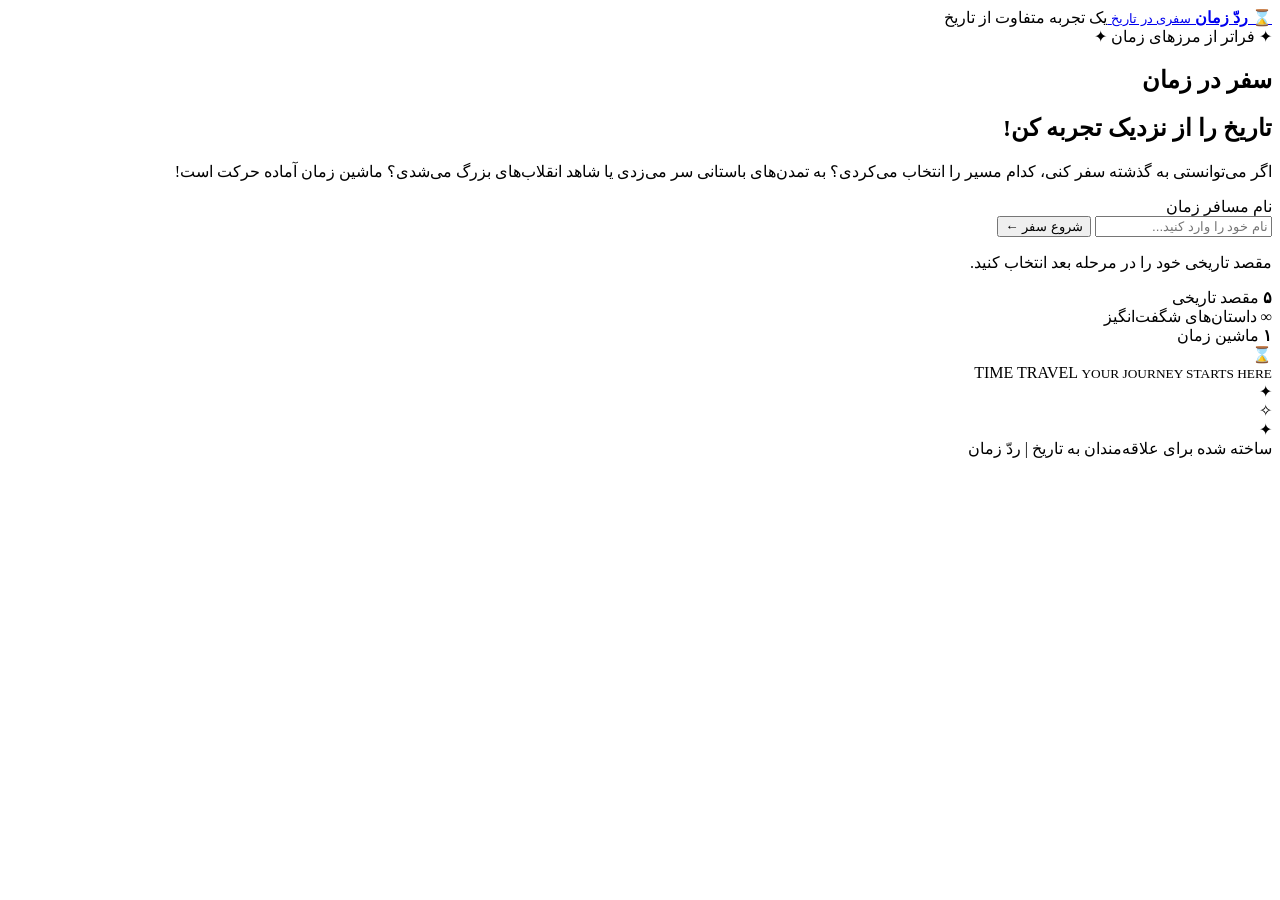
==== time-travi-complete/index.html @ e0b620bb "commit 31" ====
<!DOCTYPE html>
<html lang="fa" dir="rtl">
<head>
    <meta charset="UTF-8">
    <meta name="viewport" content="width=device-width, initial-scale=1.0">

    <title>ردّ زمان | سفر در تاریخ</title>

    <link rel="stylesheet" href="style.css">
    <script src="javascript/welcome.js" defer></script>
</head>

<body>

    <header class="welcome-header">
        <a href="welcome.html" class="brand">
            <span class="brand-icon">⌛</span>
            <span>
                <strong>ردّ زمان</strong>
                <small>سفری در تاریخ</small>
            </span>
        </a>

        <span class="header-text">یک تجربه متفاوت از تاریخ</span>
    </header>

    <main class="welcome-container">

        <section class="welcome-content">

            <span class="eyebrow">✦ فراتر از مرزهای زمان ✦</span>

            <h1>
                سفر در <span>زمان</span>
            </h1>

            <h2>
                تاریخ را از نزدیک تجربه کن!
            </h2>

            <p class="description">
                اگر می‌توانستی به گذشته سفر کنی، کدام مسیر را انتخاب می‌کردی؟
                به تمدن‌های باستانی سر می‌زدی یا شاهد انقلاب‌های بزرگ می‌شدی؟
                ماشین زمان آماده حرکت است!
            </p>

            <form id="welcomeForm" action="../index/index.html.html" method="GET">

                <label for="visitorName">نام مسافر زمان</label>

                <div class="input-group">

                    <input
                        type="text"
                        id="visitorName"
                        name="visitorName"
                        placeholder="نام خود را وارد کنید..."
                        maxlength="30"
                        required
                    >

                    <button type="submit">
                        شروع سفر ←
                    </button>

                </div>

                <p id="message" aria-live="polite">
                    مقصد تاریخی خود را در مرحله بعد انتخاب کنید.
                </p>

            </form>

            <div class="features">
                <div>
                    <strong>۵</strong>
                    <span>مقصد تاریخی</span>
                </div>

                <div>
                    <strong>∞</strong>
                    <span>داستان‌های شگفت‌انگیز</span>
                </div>

                <div>
                    <strong>۱</strong>
                    <span>ماشین زمان</span>
                </div>
            </div>

        </section>

        <section class="time-visual">

            <div class="orbit orbit-one"></div>
            <div class="orbit orbit-two"></div>
            <div class="orbit orbit-three"></div>

            <div class="clock-glow"></div>

            <div class="hourglass">
                ⌛
            </div>

            <div class="time-label">
                <span>TIME TRAVEL</span>
                <small>YOUR JOURNEY STARTS HERE</small>
            </div>

            <div class="floating-star star-one">✦</div>
            <div class="floating-star star-two">✧</div>
            <div class="floating-star star-three">✦</div>

        </section>

    </main>

    <footer>
        ساخته شده برای علاقه‌مندان به تاریخ | ردّ زمان
    </footer>

</body>
</html>
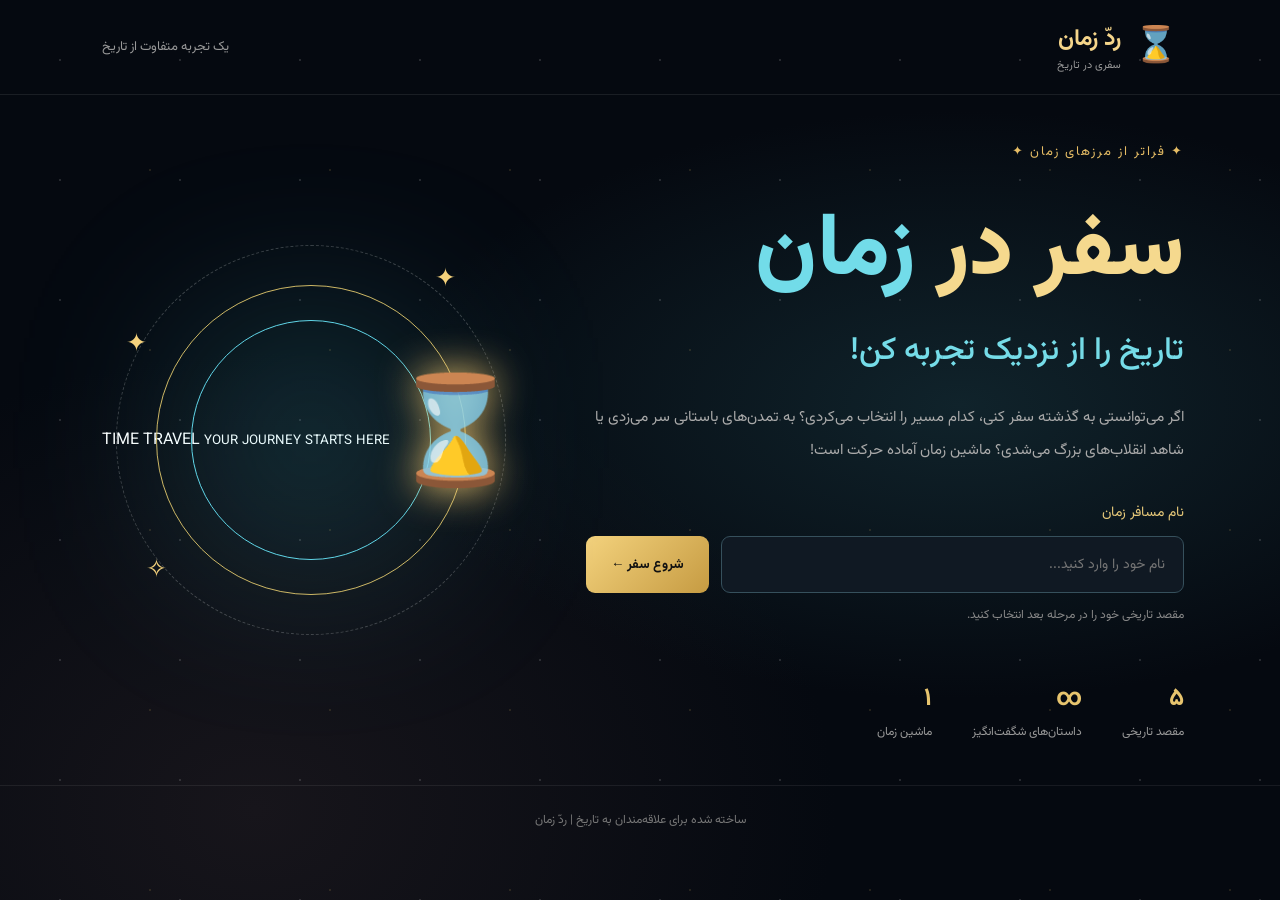
==== commit 47ffde69: "commit 31" ====
--- a/time-travi-complete/index.html
+++ b/time-travi-complete/index.html
@@ -9,6 +9,465 @@
     <link rel="stylesheet" href="style.css">
     <script src="javascript/welcome.js" defer></script>
 </head>
+<style>
+    @import url('https://fonts.googleapis.com/css2?family=Vazirmatn:wght@400;500;600;700;800&display=swap');
+
+* {
+    margin: 0;
+    padding: 0;
+    box-sizing: border-box;
+}
+
+body {
+    font-family: 'Vazirmatn', Tahoma, sans-serif;
+    background:
+        radial-gradient(ellipse at 75% 45%, #10232b 0%, transparent 42%),
+        radial-gradient(ellipse at 20% 90%, #17151b 0%, transparent 40%),
+        #050910;
+
+    color: #fff;
+    min-height: 100vh;
+    overflow-x: hidden;
+    position: relative;
+}
+
+/* پس زمینه ستاره ای */
+
+body::before {
+    content: "";
+    position: fixed;
+    inset: 0;
+
+    background-image:
+        radial-gradient(#ffffff70 1px, transparent 1px),
+        radial-gradient(#eac66a70 1px, transparent 1px);
+
+    background-size: 120px 120px, 180px 180px;
+    background-position: 0 0, 60px 80px;
+
+    opacity: .3;
+    pointer-events: none;
+}
+
+/* هدر */
+
+.welcome-header {
+    height: 95px;
+    padding: 0 8%;
+    display: flex;
+    justify-content: space-between;
+    align-items: center;
+    border-bottom: 1px solid #ffffff16;
+    position: relative;
+    z-index: 2;
+}
+
+.brand {
+    display: flex;
+    align-items: center;
+    gap: 13px;
+    text-decoration: none;
+    color: #f5d58a;
+}
+
+.brand-icon {
+    font-size: 35px;
+}
+
+.brand strong {
+    display: block;
+    font-size: 23px;
+}
+
+.brand small {
+    display: block;
+    color: #999;
+    font-size: 11px;
+}
+
+.header-text {
+    color: #999;
+    font-size: 13px;
+}
+
+/* محتوای اصلی */
+
+.welcome-container {
+    width: 85%;
+    max-width: 1250px;
+    min-height: 690px;
+    margin: auto;
+
+    display: flex;
+    align-items: center;
+    justify-content: space-between;
+    gap: 60px;
+
+    position: relative;
+    z-index: 1;
+}
+
+.welcome-content {
+    flex: 1;
+    max-width: 620px;
+}
+
+.eyebrow {
+    color: #e6bd65;
+    font-size: 13px;
+    letter-spacing: 2px;
+}
+
+.welcome-content h1 {
+    font-size: clamp(50px, 7vw, 88px);
+    font-weight: 800;
+    margin: 20px 0 5px;
+    color: #f5d98e;
+}
+
+.welcome-content h1 span {
+    color: #72dce9;
+}
+
+.welcome-content h2 {
+    color: #75dce8;
+    font-size: clamp(22px, 3vw, 32px);
+    font-weight: 500;
+    margin-bottom: 25px;
+}
+
+.description {
+    color: #aaa;
+    font-size: 15px;
+    line-height: 2.2;
+    margin-bottom: 35px;
+}
+
+/* فرم */
+
+#welcomeForm label {
+    display: block;
+    margin-bottom: 12px;
+    color: #e6c879;
+    font-size: 14px;
+}
+
+.input-group {
+    display: flex;
+    gap: 12px;
+}
+
+.input-group input {
+    flex: 1;
+    min-width: 0;
+    height: 57px;
+
+    background: #101923;
+    border: 1px solid #36505c;
+    border-radius: 9px;
+
+    color: white;
+    padding: 0 18px;
+    font-family: inherit;
+    font-size: 14px;
+
+    outline: none;
+    transition: .3s;
+}
+
+.input-group input:focus {
+    border-color: #71dce8;
+    box-shadow: 0 0 15px #71dce830;
+}
+
+.input-group button {
+    height: 57px;
+    padding: 0 25px;
+
+    background: linear-gradient(135deg, #f3d27d, #c69b42);
+    border: none;
+    border-radius: 9px;
+
+    color: #111;
+    font-family: inherit;
+    font-weight: 700;
+    cursor: pointer;
+
+    transition: .3s;
+}
+
+.input-group button:hover {
+    transform: translateY(-4px);
+    box-shadow: 0 8px 25px #d8ad5140;
+}
+
+.input-group button span {
+    margin-right: 8px;
+}
+
+#message {
+    color: #888;
+    font-size: 12px;
+    margin-top: 13px;
+}
+
+/* آمار */
+
+.features {
+    display: flex;
+    gap: 40px;
+    margin-top: 55px;
+}
+
+.features div {
+    display: flex;
+    flex-direction: column;
+    gap: 5px;
+}
+
+.features strong {
+    color: #e7c46e;
+    font-size: 25px;
+}
+
+.features span {
+    color: #999;
+    font-size: 12px;
+}
+
+/* ساعت متحرک */
+
+.time-visual {
+    width: 430px;
+    height: 430px;
+    flex-shrink: 0;
+
+    display: flex;
+    align-items: center;
+    justify-content: center;
+
+    position: relative;
+}
+
+.clock-glow {
+    position: absolute;
+    width: 210px;
+    height: 210px;
+    background: #4ed8e8;
+    filter: blur(100px);
+    opacity: .25;
+}
+
+.hourglass {
+    font-size: 105px;
+    z-index: 2;
+
+    filter: drop-shadow(0 0 20px #f4ca70);
+
+    animation: hourglassMove 4s ease-in-out infinite;
+}
+
+/* حلقه ها */
+
+.orbit {
+    position: absolute;
+    border: 1px solid #62d5e7;
+    border-radius: 50%;
+}
+
+.orbit-one {
+    width: 240px;
+    height: 240px;
+    animation: rotate 12s linear infinite;
+}
+
+.orbit-two {
+    width: 310px;
+    height: 310px;
+    border-color: #d5b65e;
+    animation: rotateReverse 17s linear infinite;
+}
+
+.orbit-three {
+    width: 390px;
+    height: 390px;
+    border-style: dashed;
+    border-color: #ffffff35;
+    animation: rotate 30s linear infinite;
+}
+
+/* ستاره های شناور */
+
+.floating-star {
+    position: absolute;
+    color: #f5d27c;
+    font-size: 25px;
+    animation: float 3s ease-in-out infinite;
+}
+
+.star-one {
+    top: 35px;
+    right: 70px;
+}
+
+.star-two {
+    bottom: 65px;
+    left: 50px;
+    animation-delay: 1s;
+}
+
+.star-three {
+    top: 100px;
+    left: 30px;
+    animation-delay: 2s;
+}
+
+/* انیمیشن ها */
+
+@keyframes rotate {
+    from {
+        transform: rotate(0deg);
+    }
+
+    to {
+        transform: rotate(360deg);
+    }
+}
+
+@keyframes rotateReverse {
+    from {
+        transform: rotate(360deg);
+    }
+
+    to {
+        transform: rotate(0deg);
+    }
+}
+
+@keyframes hourglassMove {
+    0%, 100% {
+        transform: translateY(0) rotate(-8deg);
+    }
+
+    50% {
+        transform: translateY(-18px) rotate(8deg);
+    }
+}
+
+@keyframes float {
+    0%, 100% {
+        transform: translateY(0);
+        opacity: .5;
+    }
+
+    50% {
+        transform: translateY(-18px);
+        opacity: 1;
+    }
+}
+
+/* پایین صفحه */
+
+footer {
+    text-align: center;
+    padding: 25px;
+    color: #777;
+    font-size: 12px;
+    border-top: 1px solid #ffffff12;
+}
+
+/* موبایل و تبلت */
+
+@media (max-width: 900px) {
+
+    .welcome-container {
+        flex-direction: column-reverse;
+        justify-content: center;
+        text-align: center;
+        padding: 60px 0;
+        gap: 30px;
+    }
+
+    .time-visual {
+        width: 300px;
+        height: 300px;
+    }
+
+    .orbit-one {
+        width: 170px;
+        height: 170px;
+    }
+
+    .orbit-two {
+        width: 230px;
+        height: 230px;
+    }
+
+    .orbit-three {
+        width: 280px;
+        height: 280px;
+    }
+
+    .hourglass {
+        font-size: 75px;
+    }
+
+    .features {
+        justify-content: center;
+        gap: 25px;
+    }
+
+}
+
+@media (max-width: 550px) {
+
+    .welcome-header {
+        padding: 0 5%;
+        height: 75px;
+    }
+
+    .header-text {
+        display: none;
+    }
+
+    .welcome-container {
+        width: 90%;
+    }
+
+    .welcome-content h1 {
+        font-size: 48px;
+    }
+
+    .welcome-content h2 {
+        font-size: 21px;
+    }
+
+    .description {
+        font-size: 13px;
+    }
+
+    .input-group {
+        flex-direction: column;
+    }
+
+    .input-group button {
+        width: 100%;
+    }
+
+    .features {
+        gap: 20px;
+    }
+
+    .features strong {
+        font-size: 21px;
+    }
+
+    .features span {
+        font-size: 10px;
+    }
+
+}
+</style>
 
 <body>
 
@@ -118,6 +577,46 @@
     <footer>
         ساخته شده برای علاقه‌مندان به تاریخ | ردّ زمان
     </footer>
-
+<script>
+    // پیدا کردن عناصر صفحه
+
+const welcomeForm = document.querySelector("#welcomeForm");
+const visitorName = document.querySelector("#visitorName");
+const message = document.querySelector("#message");
+
+// هنگام ارسال فرم
+
+welcomeForm.addEventListener("submit", function (event) {
+
+    // جلوگیری از بارگذاری مجدد صفحه
+    event.preventDefault();
+
+    const name = visitorName.value.trim();
+
+    // بررسی خالی نبودن نام
+    if (name === "") {
+        message.textContent = "لطفاً نام خود را وارد کنید.";
+        message.style.color = "#ff7777";
+        return;
+    }
+
+    // ذخیره نام مسافر
+    sessionStorage.setItem("travelerName", name);
+
+    // نمایش پیام خوش آمدگویی
+    message.textContent = `خوش آمدی ${name}! ماشین زمان آماده حرکت است...`;
+    message.style.color = "#70dce8";
+
+    // افکت خروج
+    document.body.style.transition = "opacity 1s";
+    document.body.style.opacity = "0";
+
+    // انتقال به صفحه اصلی پروژه
+    setTimeout(function () {
+        window.location.href = "index.html";
+    }, 1000);
+
+});
+</script>
 </body>
 </html>
